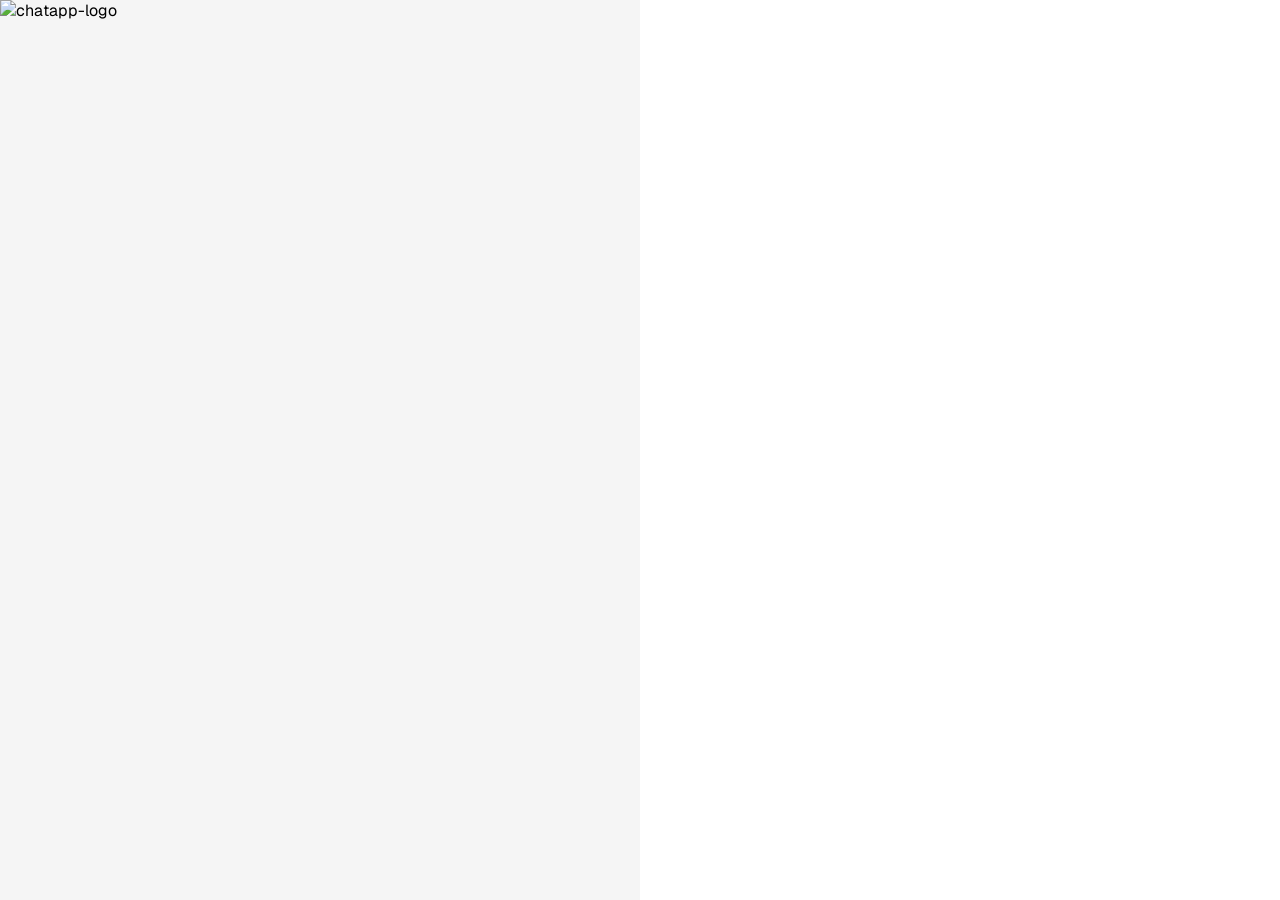
==== deploy/login-page/templates/index.html @ 3cf51338 "b2c" ====
<!DOCTYPE html>
<html lang="en">
<head>
  <meta charset="UTF-8" />
  <meta name="viewport" content="width=device-width, initial-scale=1.0" />
  <title>Login</title>
  <link href="https://fonts.googleapis.com/css2?family=Geist:wght@100..900&display=swap" rel="stylesheet" />

  <style>
    :root {
      --color-primary: #09b09e;
      --color-secondary: #053d3a;
      --font-family-base: "Geist", system-ui, Avenir, Helvetica, Arial, sans-serif;
    }

    * {
      box-sizing: border-box;
    }

    body {
      margin: 0;
      height: 100vh;
      display: flex;
      font-family: var(--font-family-base);
      background-color: #f5f5f5;
    }

    /* --- Layout --- */
    .logo-container {
      position: relative;
      width: 50%;
      height: 100vh;
      overflow: hidden;
    }

    .logo-container img {
      width: 100%;
      height: 100%;
      object-fit: cover;
    }

    .login-container {
      background: white;
      width: 50%;
      height: 100vh;
      display: flex;
      justify-content: center;
      align-items: center;
      padding: 2rem;
      overflow-y: auto;
    }

    #api {
      width: 100%;
      max-width: 400px;
      background: white;
      text-align: center;
    }

    /* --- B2C Form Styling --- */
    #api * {
      all: unset;
      font-family: var(--font-family-base);
      box-sizing: border-box;
    }

    #api input[type="text"],
    #api input[type="email"],
    #api input[type="password"] {
      all: revert;
      width: 100%;
      padding: 12px 14px;
      border: 2px solid #e0e0e0;
      border-radius: 10px;
      margin-bottom: 16px;
      font-size: 1rem;
      font-family: var(--font-family-base);
      transition: all 0.2s ease;
    }

    #api input:focus {
      border-color: var(--color-primary);
      outline: none;
      box-shadow: 0 0 0 3px rgba(9, 176, 158, 0.2);
    }

    #api label {
      display: block;
      text-align: left;
      font-weight: 500;
      margin-bottom: 6px;
      color: var(--color-secondary);
      font-size: 0.9rem;
    }

    #api button,
    #api input[type="submit"] {
      all: revert;
      width: 100%;
      background-color: var(--color-primary);
      color: white;
      border: none;
      border-radius: 10px;
      padding: 12px;
      font-size: 1rem;
      font-weight: 600;
      cursor: pointer;
      transition: background 0.25s ease;
    }

    #api button:hover,
    #api input[type="submit"]:hover {
      background-color: var(--color-secondary);
    }

    #api a {
      color: var(--color-primary);
      text-decoration: none;
      font-size: 0.9rem;
      display: inline-block;
      margin-top: 10px;
    }

    #api a:hover {
      text-decoration: underline;
    }

    #api h1,
    #api h2 {
      color: var(--color-secondary);
      margin-bottom: 1rem;
      font-weight: 700;
      font-size: 1.6rem;
    }

    #api .error {
      color: #d32f2f;
      background: #fbe9e7;
      padding: 8px;
      border-radius: 6px;
      font-size: 0.9rem;
      margin-bottom: 1rem;
    }

    #api .helpLink,
    #api .verificationControl,
    #api .claims-provider-list {
      all: revert;
    }

    /* Responsive */
    @media (max-width: 768px) {
      body {
        flex-direction: column;
      }

      .logo-container,
      .login-container {
        width: 100%;
        height: 50vh;
      }
    }
  </style>
</head>

<body>
  <div class="logo-container">
    <img
      src="https://raw.githubusercontent.com/jacekcielecki/ChatApp/refs/heads/dev/deploy/logo.jpeg"
      alt="chatapp-logo"
    />
  </div>

  <div class="login-container">
    <div id="api">
      <!-- Azure AD B2C will inject the login form here -->
    </div>
  </div>
</body>
</html>
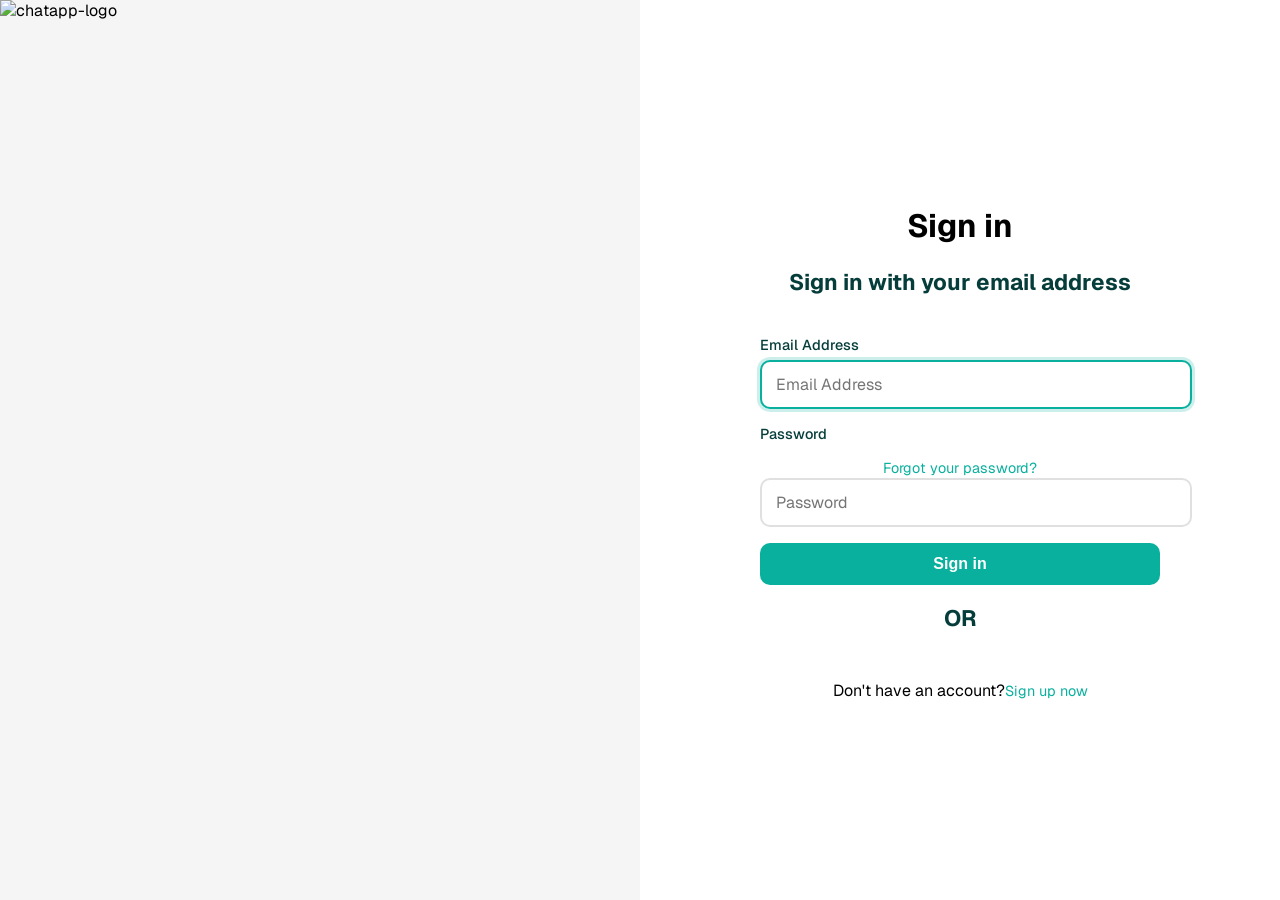
==== commit 2066d04b: "b2c" ====
--- a/deploy/login-page/templates/index.html
+++ b/deploy/login-page/templates/index.html
@@ -1,180 +1,300 @@
 <!DOCTYPE html>
 <html lang="en">
-<head>
-  <meta charset="UTF-8" />
-  <meta name="viewport" content="width=device-width, initial-scale=1.0" />
-  <title>Login</title>
-  <link href="https://fonts.googleapis.com/css2?family=Geist:wght@100..900&display=swap" rel="stylesheet" />
-
-  <style>
-    :root {
-      --color-primary: #09b09e;
-      --color-secondary: #053d3a;
-      --font-family-base: "Geist", system-ui, Avenir, Helvetica, Arial, sans-serif;
-    }
-
-    * {
-      box-sizing: border-box;
-    }
-
-    body {
-      margin: 0;
-      height: 100vh;
-      display: flex;
-      font-family: var(--font-family-base);
-      background-color: #f5f5f5;
-    }
-
-    /* --- Layout --- */
-    .logo-container {
-      position: relative;
-      width: 50%;
-      height: 100vh;
-      overflow: hidden;
-    }
-
-    .logo-container img {
-      width: 100%;
-      height: 100%;
-      object-fit: cover;
-    }
-
-    .login-container {
-      background: white;
-      width: 50%;
-      height: 100vh;
-      display: flex;
-      justify-content: center;
-      align-items: center;
-      padding: 2rem;
-      overflow-y: auto;
-    }
-
-    #api {
-      width: 100%;
-      max-width: 400px;
-      background: white;
-      text-align: center;
-    }
-
-    /* --- B2C Form Styling --- */
-    #api * {
-      all: unset;
-      font-family: var(--font-family-base);
-      box-sizing: border-box;
-    }
-
-    #api input[type="text"],
-    #api input[type="email"],
-    #api input[type="password"] {
-      all: revert;
-      width: 100%;
-      padding: 12px 14px;
-      border: 2px solid #e0e0e0;
-      border-radius: 10px;
-      margin-bottom: 16px;
-      font-size: 1rem;
-      font-family: var(--font-family-base);
-      transition: all 0.2s ease;
-    }
-
-    #api input:focus {
-      border-color: var(--color-primary);
-      outline: none;
-      box-shadow: 0 0 0 3px rgba(9, 176, 158, 0.2);
-    }
-
-    #api label {
-      display: block;
-      text-align: left;
-      font-weight: 500;
-      margin-bottom: 6px;
-      color: var(--color-secondary);
-      font-size: 0.9rem;
-    }
-
-    #api button,
-    #api input[type="submit"] {
-      all: revert;
-      width: 100%;
-      background-color: var(--color-primary);
-      color: white;
-      border: none;
-      border-radius: 10px;
-      padding: 12px;
-      font-size: 1rem;
-      font-weight: 600;
-      cursor: pointer;
-      transition: background 0.25s ease;
-    }
-
-    #api button:hover,
-    #api input[type="submit"]:hover {
-      background-color: var(--color-secondary);
-    }
-
-    #api a {
-      color: var(--color-primary);
-      text-decoration: none;
-      font-size: 0.9rem;
-      display: inline-block;
-      margin-top: 10px;
-    }
-
-    #api a:hover {
-      text-decoration: underline;
-    }
-
-    #api h1,
-    #api h2 {
-      color: var(--color-secondary);
-      margin-bottom: 1rem;
-      font-weight: 700;
-      font-size: 1.6rem;
-    }
-
-    #api .error {
-      color: #d32f2f;
-      background: #fbe9e7;
-      padding: 8px;
-      border-radius: 6px;
-      font-size: 0.9rem;
-      margin-bottom: 1rem;
-    }
-
-    #api .helpLink,
-    #api .verificationControl,
-    #api .claims-provider-list {
-      all: revert;
-    }
-
-    /* Responsive */
-    @media (max-width: 768px) {
+  <head>
+    <meta charset="UTF-8" />
+    <meta name="viewport" content="width=device-width, initial-scale=1.0" />
+    <title>Login</title>
+    <link
+      href="https://fonts.googleapis.com/css2?family=Geist:wght@100..900&display=swap"
+      rel="stylesheet"
+    />
+
+    <script>
+      document.addEventListener("DOMContentLoaded", () => {
+        const errorDivs = document.querySelectorAll("#api .error");
+        console.log("Error divs found: " + errorDivs.length);
+
+        function toggleParagraphsWithText() {
+          if (!errorDivs) return;
+
+          errorDivs.forEach((div) => {
+            const p = div.querySelector("p");
+            const hasText = p.textContent.trim().length > 0;
+
+            if (!hasText) {
+              console.log("Hiding a div " + errorDivs.length);
+              div.style.display = "none";
+            } else {
+              div.style.display = "";
+            }
+          });
+        }
+
+        toggleParagraphsWithText();
+
+        errorDivs.forEach((div) => {
+          new MutationObserver(toggleParagraphsWithText).observe(div, {
+            childList: true,
+            subtree: true,
+            characterData: true,
+          });
+        });
+      });
+    </script>
+
+    <style>
+      :root {
+        --color-primary: #09b09e;
+        --color-secondary: #053d3a;
+        --font-family-base: "Geist", system-ui, Avenir, Helvetica, Arial,
+          sans-serif;
+      }
+
+      * {
+        box-sizing: border-box;
+      }
+
       body {
-        flex-direction: column;
-      }
-
-      .logo-container,
+        margin: 0;
+        height: 100vh;
+        display: flex;
+        font-family: var(--font-family-base);
+        background-color: #f5f5f5;
+      }
+
+      /* --- Layout --- */
+      .logo-container {
+        position: relative;
+        width: 50%;
+        height: 100vh;
+        overflow: hidden;
+      }
+
+      .logo-container img {
+        width: 100%;
+        height: 100%;
+        object-fit: cover;
+      }
+
       .login-container {
+        background: white;
+        width: 50%;
+        height: 100vh;
+        display: flex;
+        justify-content: center;
+        align-items: center;
+        padding: 2rem;
+        overflow-y: auto;
+      }
+
+      #api {
         width: 100%;
-        height: 50vh;
-      }
-    }
-  </style>
-</head>
-
-<body>
-  <div class="logo-container">
-    <img
-      src="https://raw.githubusercontent.com/jacekcielecki/ChatApp/refs/heads/dev/deploy/logo.jpeg"
-      alt="chatapp-logo"
-    />
-  </div>
-
-  <div class="login-container">
-    <div id="api">
-      <!-- Azure AD B2C will inject the login form here -->
+        max-width: 400px;
+        background: white;
+        text-align: center;
+      }
+
+      #api * {
+        font-family: var(--font-family-base);
+      }
+
+      #api input[type="text"],
+      #api input[type="email"],
+      #api input[type="password"] {
+        all: revert;
+        width: 100%;
+        padding: 12px 14px;
+        border: 2px solid #e0e0e0;
+        border-radius: 10px;
+        margin-bottom: 16px;
+        font-size: 1rem;
+        font-family: var(--font-family-base);
+        transition: all 0.2s ease;
+      }
+
+      #api input:focus {
+        border-color: var(--color-primary);
+        outline: none;
+        box-shadow: 0 0 0 3px rgba(9, 176, 158, 0.2);
+      }
+
+      #api label {
+        display: block;
+        text-align: left;
+        font-weight: 500;
+        margin-bottom: 6px;
+        color: var(--color-secondary);
+        font-size: 0.9rem;
+      }
+
+      #api button,
+      #api input[type="submit"] {
+        all: revert;
+        width: 100%;
+        background-color: var(--color-primary);
+        color: white;
+        border: none;
+        border-radius: 10px;
+        padding: 12px;
+        font-size: 1rem;
+        font-weight: 600;
+        cursor: pointer;
+        transition: background 0.25s ease;
+      }
+
+      #api button:hover,
+      #api input[type="submit"]:hover {
+        background-color: var(--color-secondary);
+      }
+
+      #api a {
+        color: var(--color-primary);
+        text-decoration: none;
+        font-size: 0.9rem;
+        display: inline-block;
+        margin-top: 10px;
+      }
+
+      #api a:hover {
+        text-decoration: underline;
+      }
+
+      #api h1 {
+        display: block;
+        font-size: 2em;
+        margin-block-start: 0.67em;
+        margin-block-end: 0.67em;
+        margin-inline-start: 0px;
+        margin-inline-end: 0px;
+        font-weight: bold;
+        unicode-bidi: isolate;
+      }
+
+      #api h2 {
+        color: var(--color-secondary);
+        margin-bottom: 2.4rem;
+        font-weight: 700;
+        font-size: 1.4rem;
+      }
+
+      #api .error {
+        color: #d32f2f;
+        background: #fbe9e7;
+        padding: 8px;
+        border-radius: 6px;
+        font-size: 0.9rem;
+        margin-bottom: 1rem;
+      }
+
+      /* 
+
+      #api .helpLink,
+      #api .verificationControl,
+      #api .claims-provider-list {
+        all: revert;
+      } */
+
+      /* Responsive */
+      @media (max-width: 768px) {
+        body {
+          flex-direction: column;
+        }
+
+        .logo-container,
+        .login-container {
+          width: 100%;
+          height: 50vh;
+        }
+      }
+    </style>
+  </head>
+
+  <body>
+    <div class="logo-container">
+      <img
+        src="https://raw.githubusercontent.com/jacekcielecki/ChatApp/refs/heads/dev/deploy/logo.jpeg"
+        alt="chatapp-logo"
+      />
     </div>
-  </div>
-</body>
+
+    <div class="login-container">
+      <div id="api" data-name="Unified">
+        <div class="heading">
+          <h1 role="heading">Sign in</h1>
+        </div>
+        <form
+          id="localAccountForm"
+          class="localAccount"
+          aria-label="Sign in with your email address"
+        >
+          <div class="intro">
+            <h2>Sign in with your email address</h2>
+          </div>
+          <div class="error pageLevel" aria-hidden="true" role="alert">
+            <p></p>
+          </div>
+          <div class="entry">
+            <div class="entry-item">
+              <label for="email">Email Address</label>
+              <div class="error itemLevel" aria-hidden="true" role="alert">
+                <p></p>
+              </div>
+              <input
+                type="email"
+                id="email"
+                name="Email Address"
+                title="Please enter a valid email address"
+                pattern="^[a-zA-Z0-9!#$%&amp;&#39;+^_`{}~-]+(?:\.[a-zA-Z0-9!#$%&amp;&#39;+^_`{}~-]+)*@(?:[a-zA-Z0-9](?:[a-zA-Z0-9-]*[a-zA-Z0-9])?\.)+[a-zA-Z0-9](?:[a-zA-Z0-9-]*[a-zA-Z0-9])?$"
+                autofocus=""
+                placeholder="Email Address"
+                aria-label="Email Address"
+              />
+            </div>
+            <div class="entry-item">
+              <div class="password-label">
+                <label for="password">Password</label>
+                <a
+                  id="forgotPassword"
+                  href="https://chatapp1.b2clogin.com/chatapp1.onmicrosoft.com/B2C_1_ReactSignInSignUp/api/CombinedSigninAndSignup/forgotPassword?csrf_token=[base64]&amp;tx=StateProperties=eyJUSUQiOiIxMTAxNzgyOS05NDI4LTQ3MzQtODA5YS04OWYyYTQzMmM5OTcifQ&amp;p=B2C_1_ReactSignInSignUp"
+                  >Forgot your password?</a
+                >
+              </div>
+              <div class="error itemLevel" aria-hidden="true">
+                <p role="alert"></p>
+              </div>
+              <input
+                type="password"
+                id="password"
+                name="Password"
+                placeholder="Password"
+                aria-label="Password"
+                autocomplete="current-password"
+                aria-required="true"
+              />
+            </div>
+
+            <div class="working"></div>
+
+            <div class="buttons">
+              <button id="next" type="submit" form="localAccountForm">
+                Sign in
+              </button>
+            </div>
+          </div>
+          <div class="divider">
+            <h2>OR</h2>
+          </div>
+          <div class="create">
+            <p>
+              Don't have an account?<a
+                id="createAccount"
+                href="https://chatapp1.b2clogin.com/chatapp1.onmicrosoft.com/B2C_1_ReactSignInSignUp/api/CombinedSigninAndSignup/unified?local=signup&amp;csrf_token=[base64]&amp;tx=StateProperties=eyJUSUQiOiIxMTAxNzgyOS05NDI4LTQ3MzQtODA5YS04OWYyYTQzMmM5OTcifQ&amp;p=B2C_1_ReactSignInSignUp"
+                >Sign up now</a
+              >
+            </p>
+          </div>
+        </form>
+      </div>
+    </div>
+  </body>
 </html>
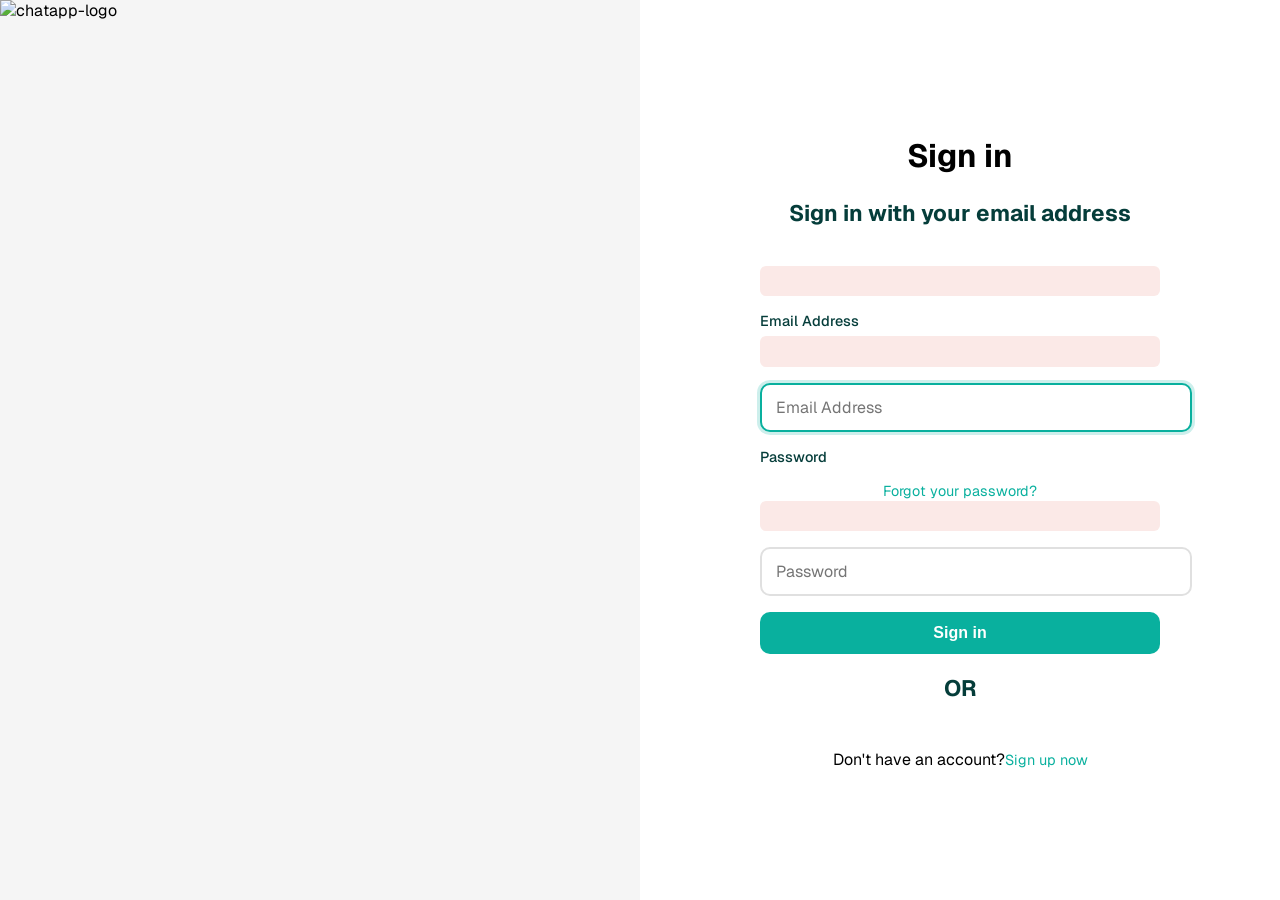
==== commit e8aa9c6d: "b2c" ====
--- a/deploy/login-page/templates/index.html
+++ b/deploy/login-page/templates/index.html
@@ -10,34 +10,32 @@
     />
 
     <script>
-      document.addEventListener("DOMContentLoaded", () => {
-        const errorDivs = document.querySelectorAll("#api .error");
-        console.log("Error divs found: " + errorDivs.length);
-
-        function toggleParagraphsWithText() {
-          if (!errorDivs) return;
-
-          errorDivs.forEach((div) => {
-            const p = div.querySelector("p");
-            const hasText = p.textContent.trim().length > 0;
-
-            if (!hasText) {
-              console.log("Hiding a div " + errorDivs.length);
-              div.style.display = "none";
-            } else {
-              div.style.display = "";
-            }
-          });
-        }
-
-        toggleParagraphsWithText();
+      const errorDivs = document.querySelectorAll("#api .error");
+      console.log("Error divs found: " + errorDivs.length);
+
+      function toggleParagraphsWithText() {
+        if (!errorDivs) return;
 
         errorDivs.forEach((div) => {
-          new MutationObserver(toggleParagraphsWithText).observe(div, {
-            childList: true,
-            subtree: true,
-            characterData: true,
-          });
+          const p = div.querySelector("p");
+          const hasText = p.textContent.trim().length > 0;
+
+          if (!hasText) {
+            console.log("Hiding a div " + errorDivs.length);
+            div.style.display = "none";
+          } else {
+            div.style.display = "";
+          }
+        });
+      }
+
+      toggleParagraphsWithText();
+
+      errorDivs.forEach((div) => {
+        new MutationObserver(toggleParagraphsWithText).observe(div, {
+          childList: true,
+          subtree: true,
+          characterData: true,
         });
       });
     </script>
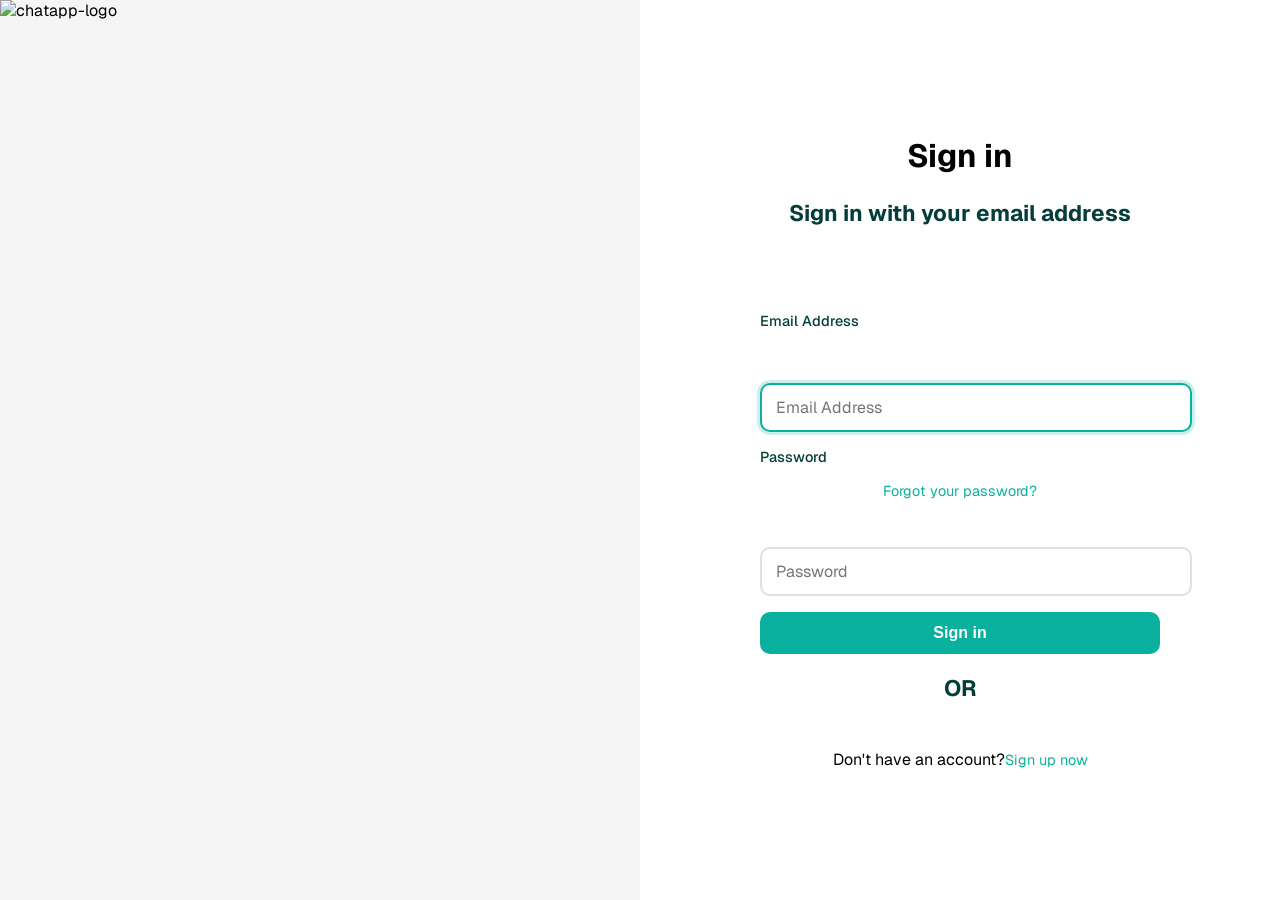
==== commit 48a38af5: "b2c" ====
--- a/deploy/login-page/templates/index.html
+++ b/deploy/login-page/templates/index.html
@@ -8,38 +8,6 @@
       href="https://fonts.googleapis.com/css2?family=Geist:wght@100..900&display=swap"
       rel="stylesheet"
     />
-
-    <script>
-      const errorDivs = document.querySelectorAll("#api .error");
-      console.log("Error divs found: " + errorDivs.length);
-
-      function toggleParagraphsWithText() {
-        if (!errorDivs) return;
-
-        errorDivs.forEach((div) => {
-          const p = div.querySelector("p");
-          const hasText = p.textContent.trim().length > 0;
-
-          if (!hasText) {
-            console.log("Hiding a div " + errorDivs.length);
-            div.style.display = "none";
-          } else {
-            div.style.display = "";
-          }
-        });
-      }
-
-      toggleParagraphsWithText();
-
-      errorDivs.forEach((div) => {
-        new MutationObserver(toggleParagraphsWithText).observe(div, {
-          childList: true,
-          subtree: true,
-          characterData: true,
-        });
-      });
-    </script>
-
     <style>
       :root {
         --color-primary: #09b09e;
@@ -177,7 +145,6 @@
 
       #api .error {
         color: #d32f2f;
-        background: #fbe9e7;
         padding: 8px;
         border-radius: 6px;
         font-size: 0.9rem;
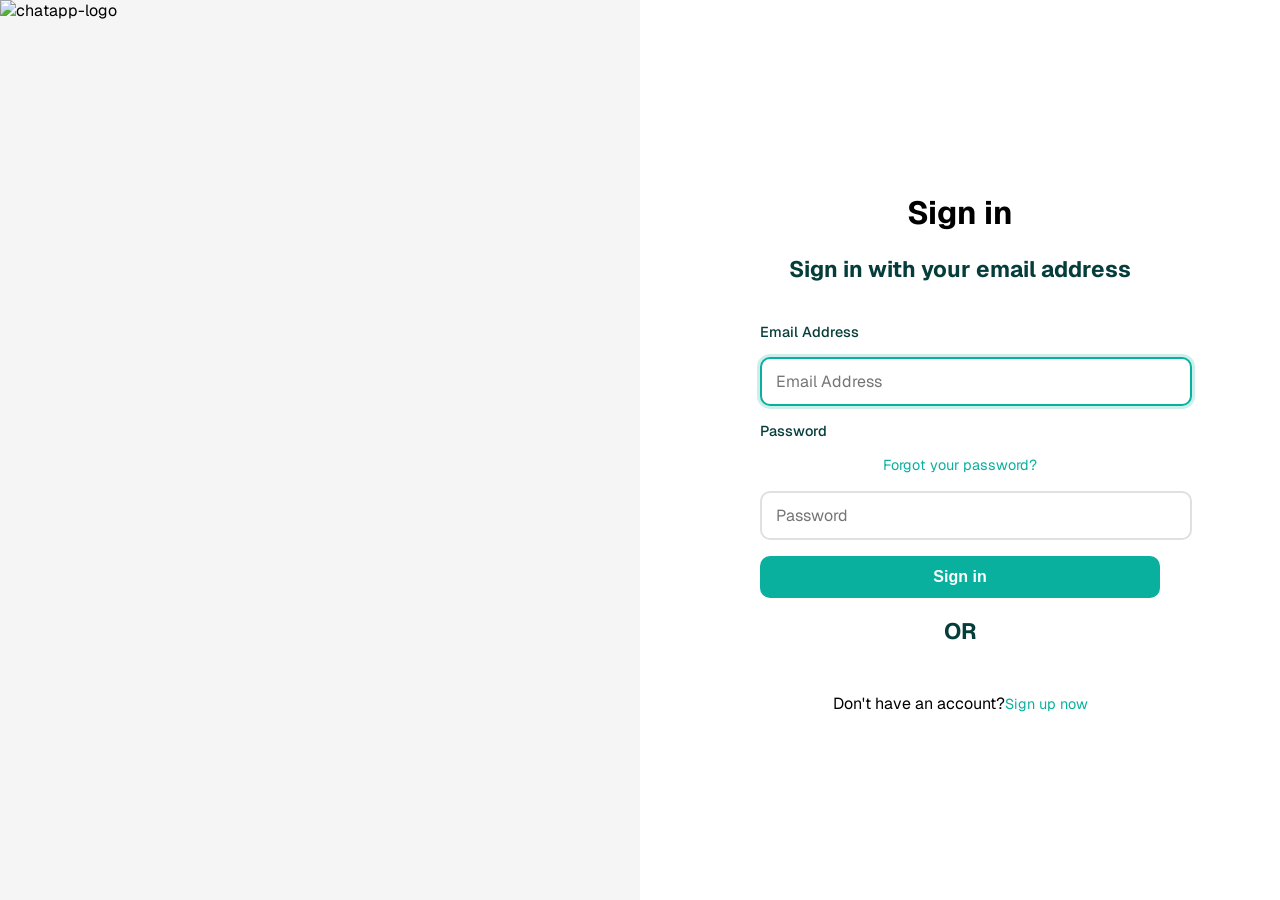
==== commit a8b7f88a: "b2c" ====
--- a/deploy/login-page/templates/index.html
+++ b/deploy/login-page/templates/index.html
@@ -145,7 +145,8 @@
 
       #api .error {
         color: #d32f2f;
-        padding: 8px;
+        background: #fbe9e7;
+        height: 0;
         border-radius: 6px;
         font-size: 0.9rem;
         margin-bottom: 1rem;
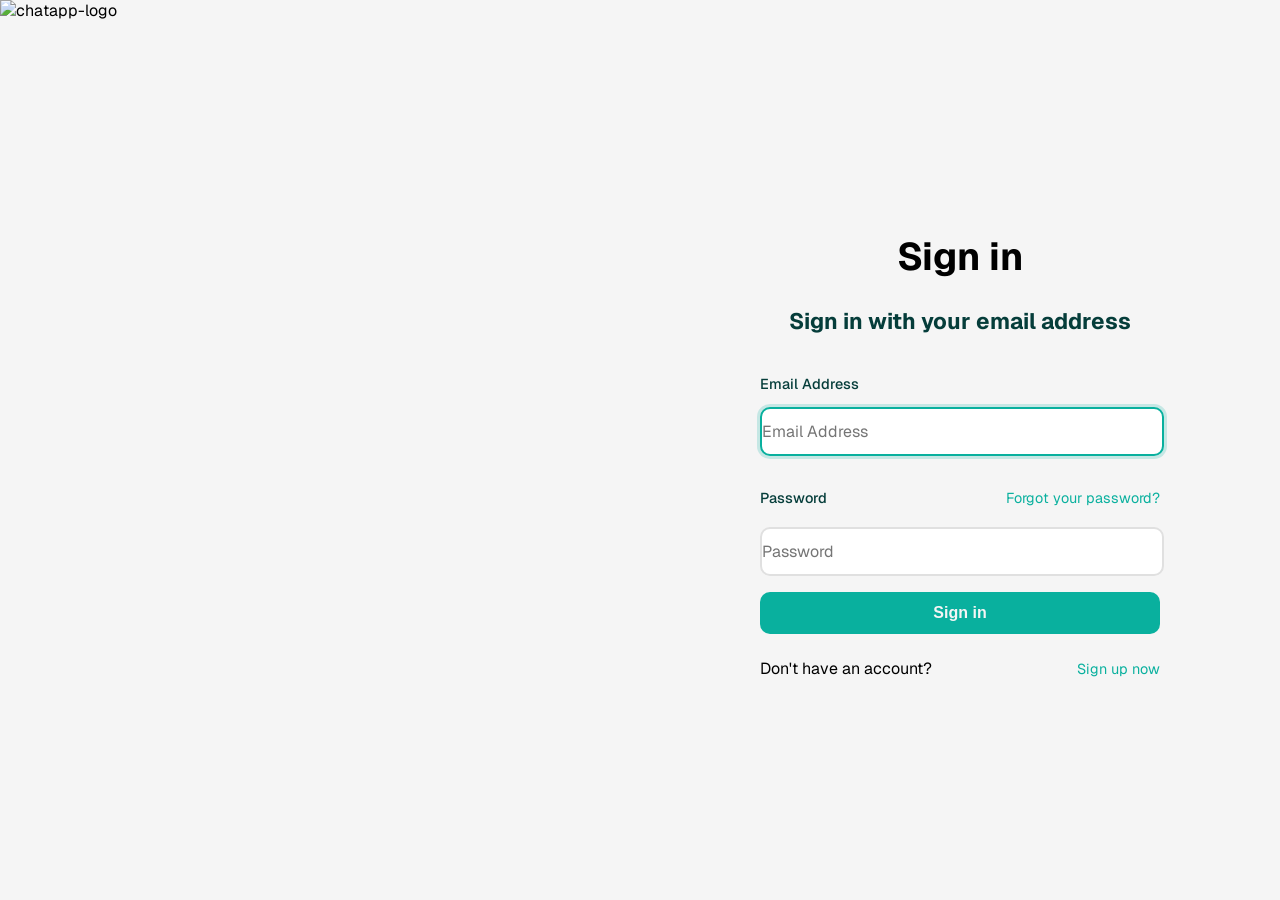
==== commit 78a73b58: "b2c" ====
--- a/deploy/login-page/templates/index.html
+++ b/deploy/login-page/templates/index.html
@@ -12,6 +12,7 @@
       :root {
         --color-primary: #09b09e;
         --color-secondary: #053d3a;
+        --color-white: #f5f5f5;
         --font-family-base: "Geist", system-ui, Avenir, Helvetica, Arial,
           sans-serif;
       }
@@ -25,10 +26,9 @@
         height: 100vh;
         display: flex;
         font-family: var(--font-family-base);
-        background-color: #f5f5f5;
-      }
-
-      /* --- Layout --- */
+        background-color: var(--color-white);
+      }
+
       .logo-container {
         position: relative;
         width: 50%;
@@ -43,7 +43,7 @@
       }
 
       .login-container {
-        background: white;
+        background: var(--color-white);
         width: 50%;
         height: 100vh;
         display: flex;
@@ -56,7 +56,7 @@
       #api {
         width: 100%;
         max-width: 400px;
-        background: white;
+        background: var(--color-white);
         text-align: center;
       }
 
@@ -69,7 +69,7 @@
       #api input[type="password"] {
         all: revert;
         width: 100%;
-        padding: 12px 14px;
+        padding: 12px 0;
         border: 2px solid #e0e0e0;
         border-radius: 10px;
         margin-bottom: 16px;
@@ -98,7 +98,7 @@
         all: revert;
         width: 100%;
         background-color: var(--color-primary);
-        color: white;
+        color: var(--color-white);
         border: none;
         border-radius: 10px;
         padding: 12px;
@@ -127,7 +127,7 @@
 
       #api h1 {
         display: block;
-        font-size: 2em;
+        font-size: 2.4em;
         margin-block-start: 0.67em;
         margin-block-end: 0.67em;
         margin-inline-start: 0px;
@@ -146,19 +146,26 @@
       #api .error {
         color: #d32f2f;
         background: #fbe9e7;
-        height: 0;
         border-radius: 6px;
         font-size: 0.9rem;
-        margin-bottom: 1rem;
-      }
-
-      /* 
-
-      #api .helpLink,
-      #api .verificationControl,
-      #api .claims-provider-list {
-        all: revert;
-      } */
+      }
+
+      #api .create p {
+        display: flex;
+        justify-content: space-between;
+        align-items: baseline;
+      }
+
+      #api .divider h2 {
+        display: none;
+      }
+
+      #api .password-label {
+        display: flex;
+        align-items: baseline;
+        justify-content: space-between;
+        margin-top: 0.4rem;
+      }
 
       /* Responsive */
       @media (max-width: 768px) {
